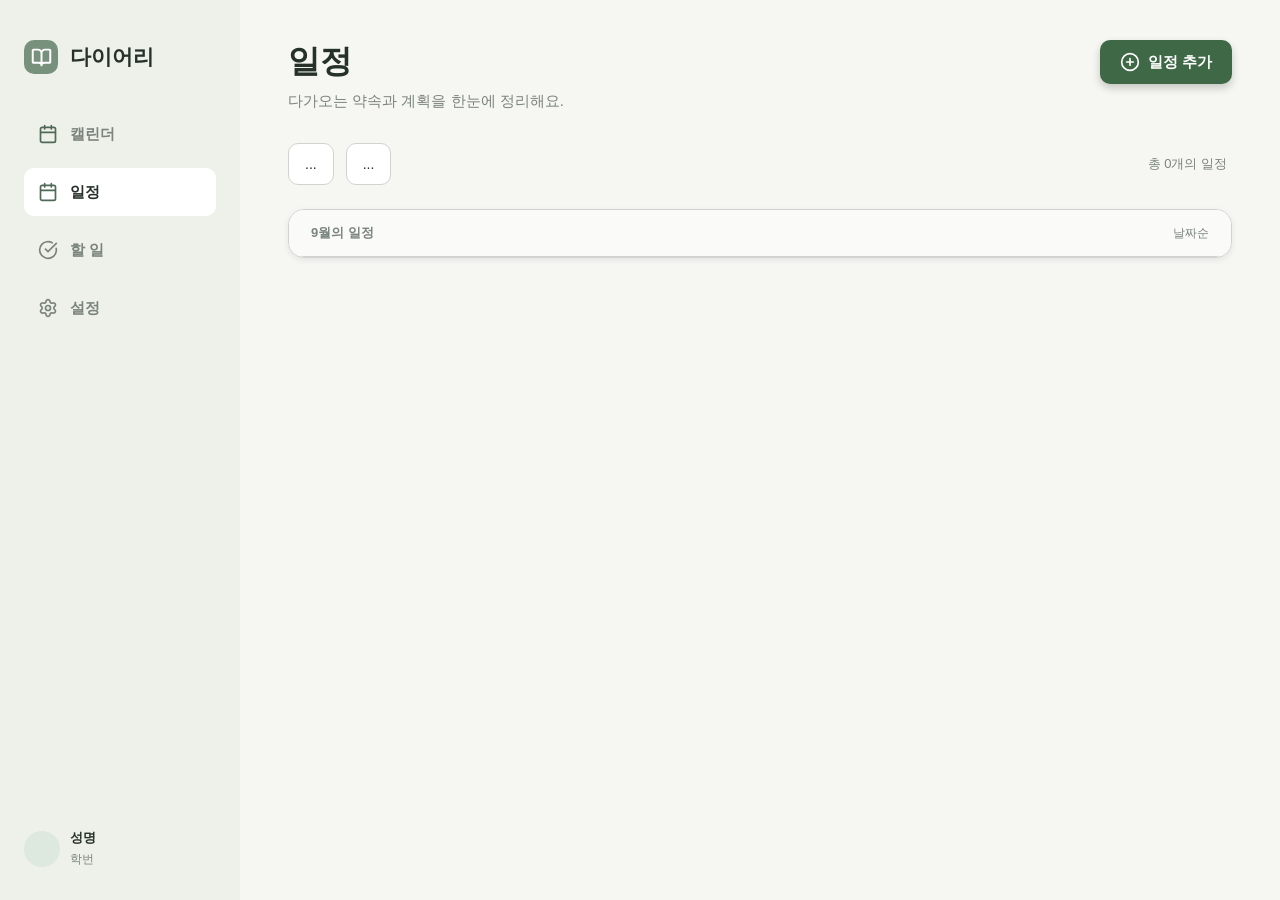
==== schedule.html @ ca3e40b5 "기능 구현 중간 저장 오류로 인하여 기능 작동 안됨" ====
<!DOCTYPE html>
<html lang="ko">
<head>
  <meta charset="UTF-8">
  <meta name="viewport" content="width=device-width, initial-scale=1.0">
  <title>Diary - Schedule</title>
  <link rel="stylesheet" href="./css/common.css">
  <link rel="stylesheet" href="./css/schedule.css">
<body>
  <div class="app-layout"; style="position: absolute;">
      <!-- 왼쪽 사이드바 전체 영역 좌측 고정 -->
      <aside class="sidebar" aria-label="주요 메뉴">
        <!-- 로고 / 서비스 이름 로고 클릭시 index.html로 이동-->
        <a class="sidebar-brand" href="./index.html" aria-label="홈">
          <span class="brand-icon">
            <img src="./assets/images/book-open.svg" alt="" />
          </span>
          <span class="brand-name">다이어리</span>
        </a>

        <!-- 페이지 이동 메뉴 -->
        <nav class="sidebar-nav" aria-label="페이지 이동">
          <!-- 현재 페이지: 캘린더 -->
          <a
            class="sidebar-link"
            href="./index.html"
            aria-current="page"
          >
            <img
              class="sidebar-icon"
              src="./assets/images/calendar.svg"
              alt=""
            />
            <span>캘린더</span>
          </a>

          <!-- 일정 페이지로 이동 -->
          <a class="sidebar-link is-active" 
            href="./schedule.html"
          >
            <img
              class="sidebar-icon"
              src="./assets/images/calendar.svg"
              alt=""
            />
            <span>일정</span>
          </a>

          <!-- 할 일 페이지로 이동 -->
          <a class="sidebar-link" href="./todo.html">
            <img
              class="sidebar-icon"
              src="./assets/images/check-circle.svg"
              alt=""
            />
            <span>할 일</span>
          </a>

          <!-- 설정 페이지로 이동 -->
          <a class="sidebar-link" href="./settings.html">
            <img
              class="sidebar-icon"
              src="./assets/images/settings.svg"
              alt=""
            />
            <span>설정</span>
          </a>
        </nav>

        <!-- 사용자 프로필 영역 -->
        <div class="sidebar-profile">
          <span class="profile-avatar" aria-hidden="true"></span>
          <div>
            <strong>성명</strong>
            <span>학번</span>
          </div>
        </div>
      </aside>

      <!-- 오른쪽 캘린더 페이지 본문 영역 -->
      <main class="page-content" aria-label="캘린더 페이지"></main>
  </div>

  <!-- 사이드바 오른쪽 본문 영역 -->
  <div class="schedulePage">

    <!-- 제목 + 일정 추가 버튼 -->
    <div class="scheduleHeader">
      <div class="scheduleTitle">
        <h1>일정</h1>
        <p>다가오는 약속과 계획을 한눈에 정리해요.</p>
      </div>
      <button class="scheduleAdd" type="button">
        <img class="box-icon" src="./assets/images/circle-plus.svg" alt="" />
        일정 추가
      </button>
    </div>

    <!-- 필터 -->
    <div class="scheduleFilters">
      <div class="filterBox">...</div>
      <div class="filterBox">...</div>
      <span class="scheduleCount">총 0개의 일정</span>
    </div>

    <!-- 일정 카드 -->
    <div class="scheduleList">
      <div class="scheduleListHead">
        <span>9월의 일정</span>
        <span class="scheduleListSort">날짜순</span>
      </div>

      <!-- JS가 일정 행을 여기에 채움 -->
      <div class="scheduleRows"></div>
    </div>

  </div>

  <!-- 순서 중요 -->
  <script src="./js/storage.js"></script>
  <script type="module" src="./js/schedule.js"></script>
</body>
</html>
---- css/common.css ----
* {
  margin: 0;
  padding: 0;
  box-sizing: border-box;
}

:root {
  --bg: #F6F7F2;
  --sidebar: #EEF1E9;
  --card: #FFFFFF;
  --text: #263129;
  --text-muted: #7A847C;
  --primary: #78917D;
  --primary-light: #DDE8DE;
  --border: #D0D3D0;
}

body {
  min-height: 100vh;
  font-family: Arial, sans-serif;
  color: var(--text);
  background: var(--bg);
}

a {
  color: inherit;
  text-decoration: none;
}

/* 전체 배치 */

.app-layout {
  display: flex;
  min-height: 100vh;
}

/* 사이드바 */

.sidebar {
  width: 240px;
  min-height: 100vh;
  padding: 40px 24px 32px;
  background: var(--sidebar);
  display: flex;
  flex-direction: column;
}

.sidebar-brand {
  display: flex;
  align-items: center;
  gap: 12px;
  margin-bottom: 36px;
}

.brand-icon {
  width: 34px;
  height: 34px;
  background: var(--primary);
  border-radius: 10px;
  display: flex;
  align-items: center;
  justify-content: center;
}

.brand-icon img {
  width: 21px;
  height: 21px;
}

.brand-name {
  font-size: 21px;
  font-weight: bold;
}

/* 메뉴 */

.sidebar-nav {
  display: flex;
  flex-direction: column;
  gap: 10px;
}

.sidebar-link {
  display: flex;
  align-items: center;
  gap: 12px;
  padding: 14px;
  border-radius: 10px;
  color: var(--text-muted);
  font-size: 15px;
  font-weight: bold;
}

.sidebar-link:hover {
  background: white;
}

.sidebar-link.is-active,
.sidebar-link.active {
  background: white;
  color: var(--text);
}

.sidebar-icon {
  width: 20px;
  height: 20px;
}

/* 프로필 */

.sidebar-profile {
  display: flex;
  align-items: center;
  gap: 10px;
  margin-top: auto;
}

.profile-avatar {
  width: 36px;
  height: 36px;
  border-radius: 50%;
  background: var(--primary-light);
}

.sidebar-profile strong,
.sidebar-profile span {
  display: block;
}

.sidebar-profile strong {
  font-size: 13px;
  margin-bottom: 4px;
}

.sidebar-profile span {
  color: var(--text-muted);
  font-size: 12px;
}

[data-theme="dark"] {
  --bg: #020617;
  --sidebar: #0F172A;
  --card: #1E293B;
  --text: #F8FAFC;
  --text-muted: #94A3B8;
  --primary: #10B981;
  --primary-light: #064E3B;
  --border: #334155;
}

[data-theme="dark"] .sidebar-link:hover {
  background: #1E293B;
  color: #10B981;
}

/* 다크 모드에서만 적용 */
[data-theme="dark"] .sidebar-link.is-active {
  background: var(--primary-light);
  color: var(--primary);
}

[data-theme="dark"] .outline-button {
  background: var(--card);
  color: var(--text);
  border: 1px solid var(--border);
}

[data-theme="dark"] .soft-button {
  background: var(--primary);
}

[data-theme="dark"] .icon-button {
  color: var(--text);
}

[data-theme="dark"] .icon-button.delete {
  color: #FB7185;
}

[data-theme="dark"] .sidebar-icon {
  filter: brightness(0) invert(1);
  opacity: 0.75;
}

[data-theme="dark"] .theme-preview.dark {
  background: #0F172A;
}
---- css/schedule.css ----
/* 배경색 (common.css의 body보다 나중에 로드되므로 덮어씀) */
body {
  background: var(--bg);
}

/* 사이드바(absolute, 폭 240px) 오른쪽에 놓이는 본문 */
.schedulePage {
  margin-left: 240px;   /* 사이드바 폭만큼 밀기 */
  padding: 40px 48px;
  min-height: 100vh;
}

/* 제목 + 버튼 */
.scheduleHeader {
  display: flex;
  justify-content: space-between;
  align-items: flex-start;
  margin-bottom: 32px;
}

.scheduleTitle h1 {
  font-size: 32px;
  font-weight: 700;
  margin-bottom: 8px;
}

.scheduleTitle p {
  font-size: 15px;
  color: var(--text-muted);
}

.scheduleAdd {
  display: flex;
  align-items: center;
  gap: 8px;
  height: 44px;
  padding: 0 20px;
  border: none;
  border-radius: 10px;
  background-color: #3f6847;
  color: #ffffff;
  font-size: 15px;
  font-weight: 700;
  cursor: pointer;
  box-shadow: 0 4px 8px rgba(0, 0, 0, 0.2);
}

/* 아이콘 (HTML의 class="box-icon"과 이름 일치) */
.box-icon {
  width: 20px;
  height: 20px;
  flex: 0 0 auto;
}

/* 필터 줄 */
.scheduleFilters {
  display: flex;
  align-items: center;
  gap: 12px;
  margin-bottom: 24px;
}

.filterBox {
  display: flex;
  align-items: center;
  gap: 8px;
  height: 42px;
  padding: 0 16px;
  border: 1px solid var(--border);
  border-radius: 10px;
  background-color: #ffffff;
  font-size: 14px;
  cursor: pointer;
}

.filterArrow {
  width: 8px;
  height: 8px;
  margin-left: 4px;
  border-right: 2px solid var(--text-muted);
  border-bottom: 2px solid var(--text-muted);
  transform: rotate(45deg);     /* ⌄ 모양 */
  transition: transform 0.2s;
}

/* 목록이 열렸을 때 상하반전 (⌃) */
.filterBox.open .filterArrow {
  transform: rotate(-135deg);
}

.filterLabel {
  color: var(--text-muted);
}

.filterValue {
  font-weight: 700;
}

/*일정 갯수 스타일*/
.scheduleCount {
  margin-right: 5px;
  margin-left: auto;          /* 오른쪽 끝으로 밀기 */
  font-size: 13px;
  color: var(--text-muted);
}

/* 일정 카드 */
.scheduleList {
  width: 100%;
  border: 1px solid var(--border);
  border-radius: 16px;
  background-color: #ffffff;
  box-shadow: 0 2px 6px rgba(0, 0, 0, 0.08);
  overflow: hidden;
}

.scheduleListHead {
  display: flex;
  justify-content: space-between;  /* 왼쪽 / 오른쪽 양끝 배치 */
  align-items: center;
  padding: 14px 22px;
  font-size: 13px;
  font-weight: 700;
  color: var(--text-muted);
  background-color: #fafbf8;
  border-bottom: 1px solid var(--border);
}

.scheduleListSort {
  font-size: 12px;
  font-weight: 400;
}

/* 일정 한 줄 */
.scheduleListBox {
  display: flex;
  align-items: center;
  gap: 24px;
  padding: 20px 24px;
  border-bottom: 1px solid var(--border);
}

.scheduleListBox:last-child {
  border-bottom: none;
}

.dateBox,
.timeBox {
  display: flex;
  flex-direction: column;
  align-items: center;
  gap: 4px;
  flex: 0 0 auto;
}

.dateBox {
  width: 90px;
}

.dateBox strong {
  font-size: 24px;
}

.timeBox strong {
  font-size: 16px;
}

.dateBox span,
.timeBox span {
  font-size: 12px;
  color: var(--text-muted);
}

.line {
  flex: 0 0 auto;
  width: 1px;
  height: 50px;
  background-color: var(--border);
}

/* 카테고리 점 */
.category-dot {
  flex: 0 0 auto;
  width: 8px;
  height: 8px;
  border-radius: 50%;
}

.category-dot.green {
  background-color: #6f9a78;
}

/* 제목 + 설명: 남는 공간을 전부 차지 */
.scheduleInfo {
  flex: 1;
  min-width: 0;
}

.scheduleInfo h2 {
  margin-bottom: 6px;
  font-size: 18px;
  font-weight: 700;
}

.scheduleInfo p {
  font-size: 14px;
  color: var(--text-muted);
}

.icon-button {
  margin-left: 8px;
  border: none;
  background: none;
  cursor: pointer;
  font-size: 18px;
}

.icon-button.delete {
  color: #b46a67;
}

/* 카테고리 점 색 */
.category-dot.업무 { background-color: #6f9a78; }
.category-dot.약속 { background-color: #b5654f; }
.category-dot.건강 { background-color: #7a6a9a; }

/* 일정이 없을 때 */
.scheduleEmpty {
  padding: 40px;
  text-align: center;
  color: var(--text-muted);
  font-size: 14px;
}
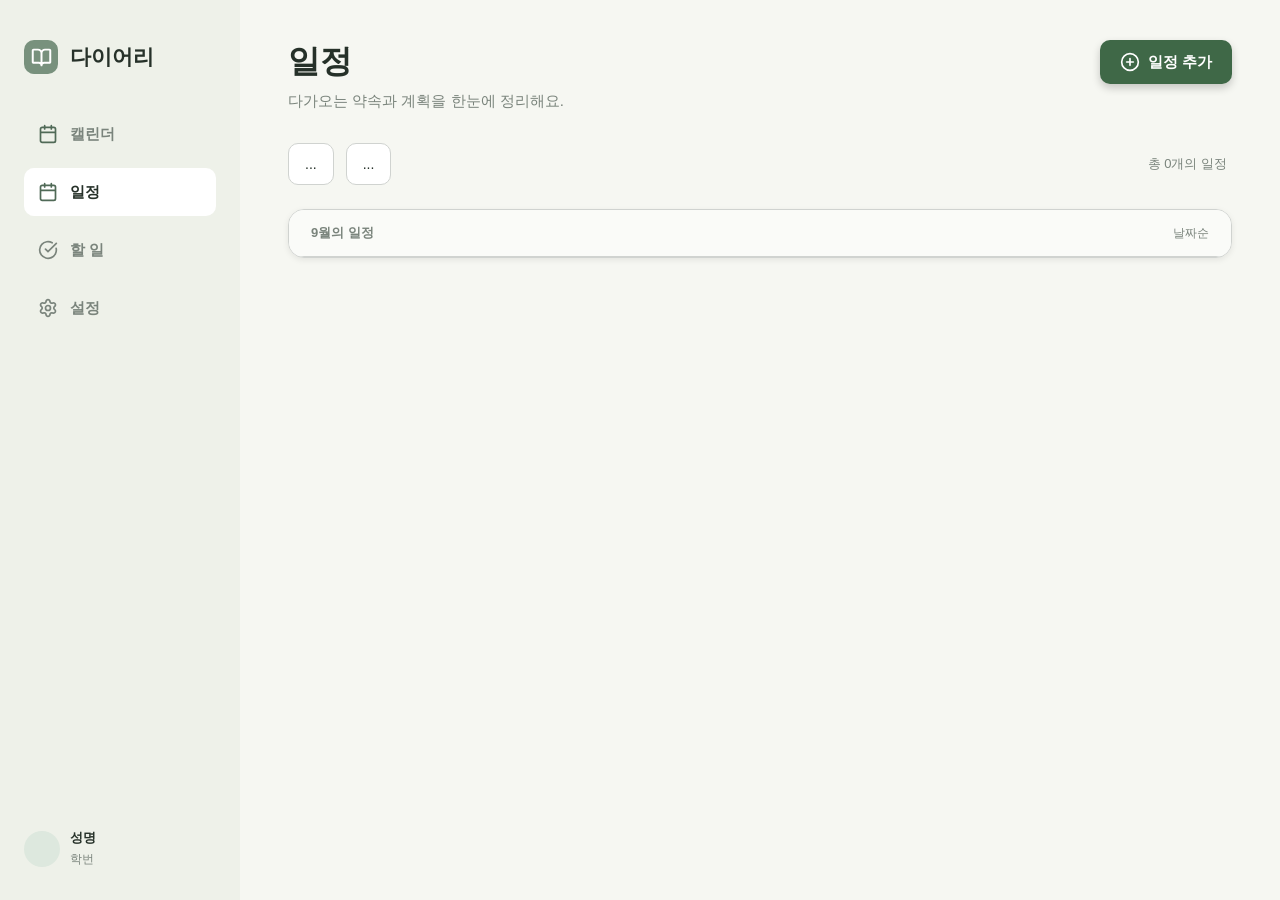
==== commit 251dbc8a: "." ====
--- a/schedule.html
+++ b/schedule.html
@@ -118,6 +118,6 @@
 
   <!-- 순서 중요 -->
   <script src="./js/storage.js"></script>
-  <script type="module" src="./js/schedule.js"></script>
+  <script src="./js/schedule.js"></script>
 </body>
 </html>
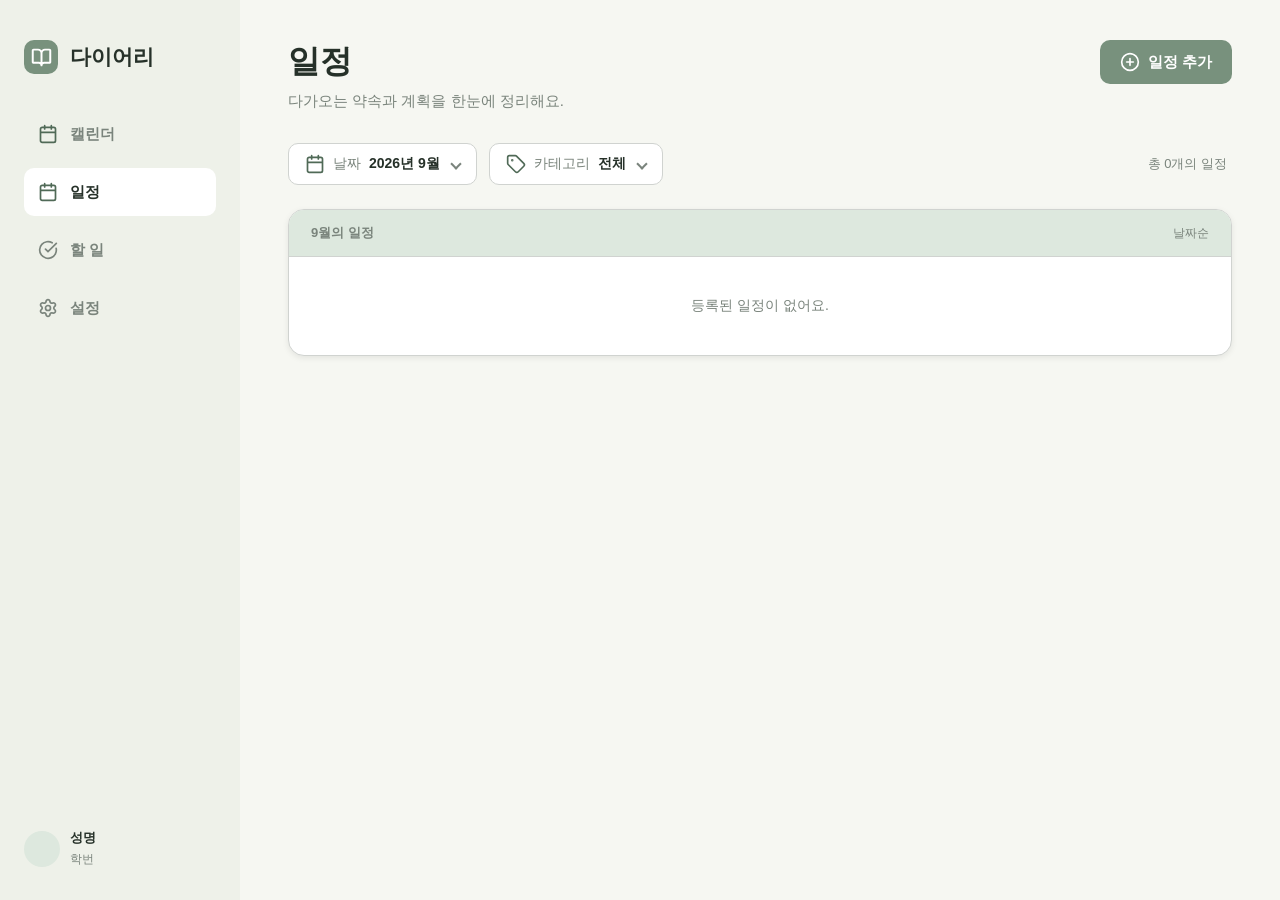
==== commit 94b9beb4: "일정 추가 기능 구현 구현 완료" ====
--- a/schedule.html
+++ b/schedule.html
@@ -98,8 +98,18 @@
 
     <!-- 필터 -->
     <div class="scheduleFilters">
-      <div class="filterBox">...</div>
-      <div class="filterBox">...</div>
+      <div class="filterBox">
+        <img class="box-icon" src="./assets/images/calendar.svg" alt="" />
+        <span class="filterLabel">날짜</span>
+        <span class="filterValue">2026년 9월</span>
+        <span class="filterArrow"></span>
+      </div>
+      <div class="filterBox">
+        <img class="box-icon" src="./assets/images/tag.svg" alt="" />
+        <span class="filterLabel">카테고리</span>
+        <span class="filterValue">전체</span>
+        <span class="filterArrow"></span>
+      </div>
       <span class="scheduleCount">총 0개의 일정</span>
     </div>
 
--- a/css/schedule.css
+++ b/css/schedule.css
@@ -37,12 +37,11 @@
   padding: 0 20px;
   border: none;
   border-radius: 10px;
-  background-color: #3f6847;
-  color: #ffffff;
+  background-color: var(--primary);
+  color: var(--card);
   font-size: 15px;
   font-weight: 700;
   cursor: pointer;
-  box-shadow: 0 4px 8px rgba(0, 0, 0, 0.2);
 }
 
 /* 아이콘 (HTML의 class="box-icon"과 이름 일치) */
@@ -68,7 +67,7 @@
   padding: 0 16px;
   border: 1px solid var(--border);
   border-radius: 10px;
-  background-color: #ffffff;
+  background-color: var(--card);
   font-size: 14px;
   cursor: pointer;
 }
@@ -109,7 +108,7 @@
   width: 100%;
   border: 1px solid var(--border);
   border-radius: 16px;
-  background-color: #ffffff;
+  background-color: var(--card);
   box-shadow: 0 2px 6px rgba(0, 0, 0, 0.08);
   overflow: hidden;
 }
@@ -122,7 +121,7 @@
   font-size: 13px;
   font-weight: 700;
   color: var(--text-muted);
-  background-color: #fafbf8;
+  background-color: var(--primary-light);
   border-bottom: 1px solid var(--border);
 }
 
@@ -230,4 +229,29 @@
   text-align: center;
   color: var(--text-muted);
   font-size: 14px;
+}
+
+/* :root[data-theme="dark"] { ... 변수들 } ← 이 블록 전체 삭제 */
+
+/* 아래 보정 규칙만 남김 */
+[data-theme="dark"] .sidebar-link:hover,
+[data-theme="dark"] .sidebar-link:focus-visible {
+  background: rgba(255, 255, 255, 0.08);
+}
+
+[data-theme="dark"] .scheduleListHead {
+  background-color: #162032;
+}
+
+[data-theme="dark"] .scheduleList {
+  box-shadow: 0 2px 6px rgba(0, 0, 0, 0.5);
+}
+
+[data-theme="dark"] .icon-button:hover {
+  opacity: 0.7;
+}
+
+[data-theme="dark"] .sidebar-icon,
+[data-theme="dark"] .filterBox .box-icon {
+  filter: invert(1) brightness(0.9);
 }
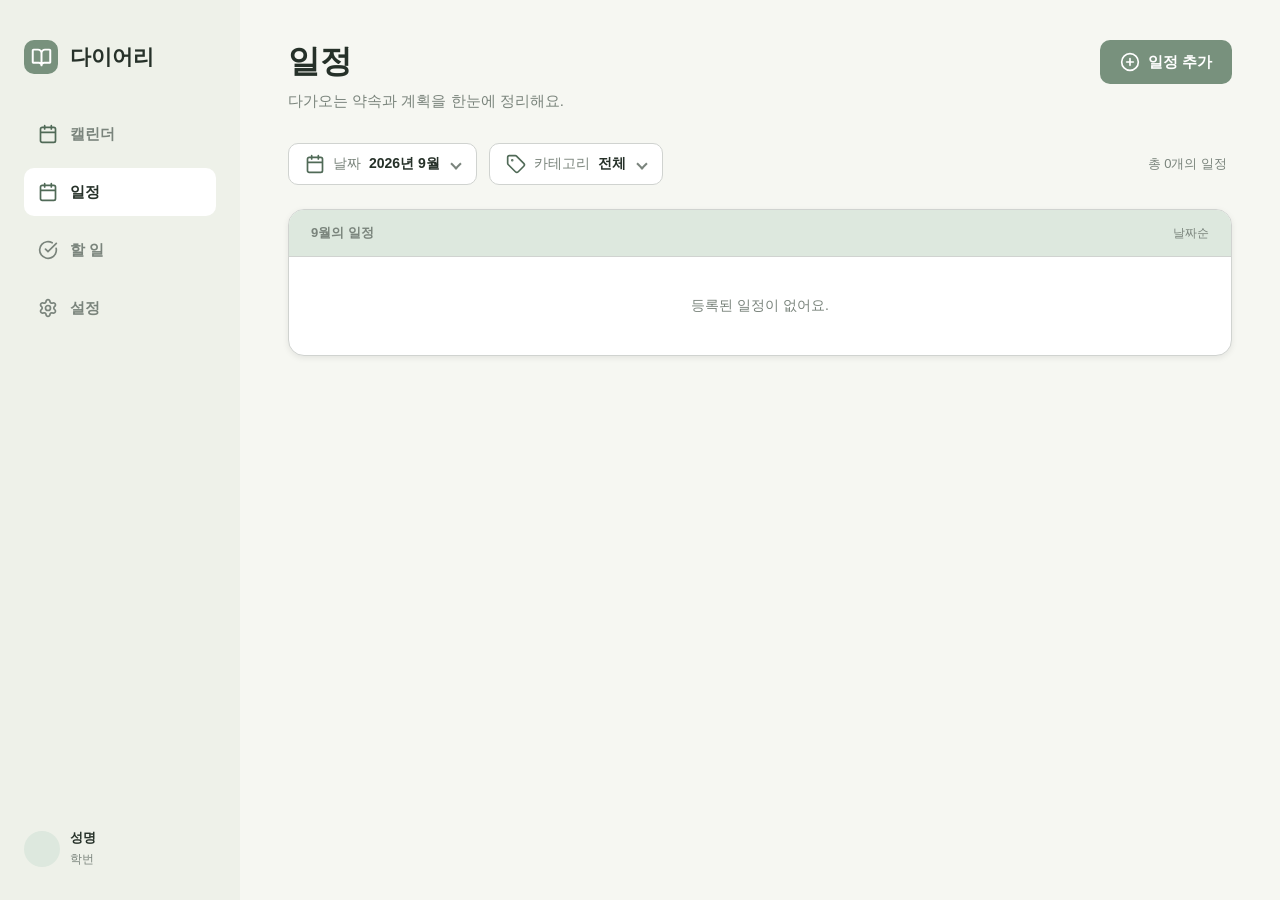
==== commit 8387e5a1: "테마 적용" ====
--- a/schedule.html
+++ b/schedule.html
@@ -6,6 +6,8 @@
   <title>Diary - Schedule</title>
   <link rel="stylesheet" href="./css/common.css">
   <link rel="stylesheet" href="./css/schedule.css">
+  <script src="./js/theme.js"></script>
+</head>
 <body>
   <div class="app-layout"; style="position: absolute;">
       <!-- 왼쪽 사이드바 전체 영역 좌측 고정 -->
--- a/css/schedule.css
+++ b/css/schedule.css
@@ -38,7 +38,7 @@
   border: none;
   border-radius: 10px;
   background-color: var(--primary);
-  color: var(--card);
+  color: #ffffff;
   font-size: 15px;
   font-weight: 700;
   cursor: pointer;
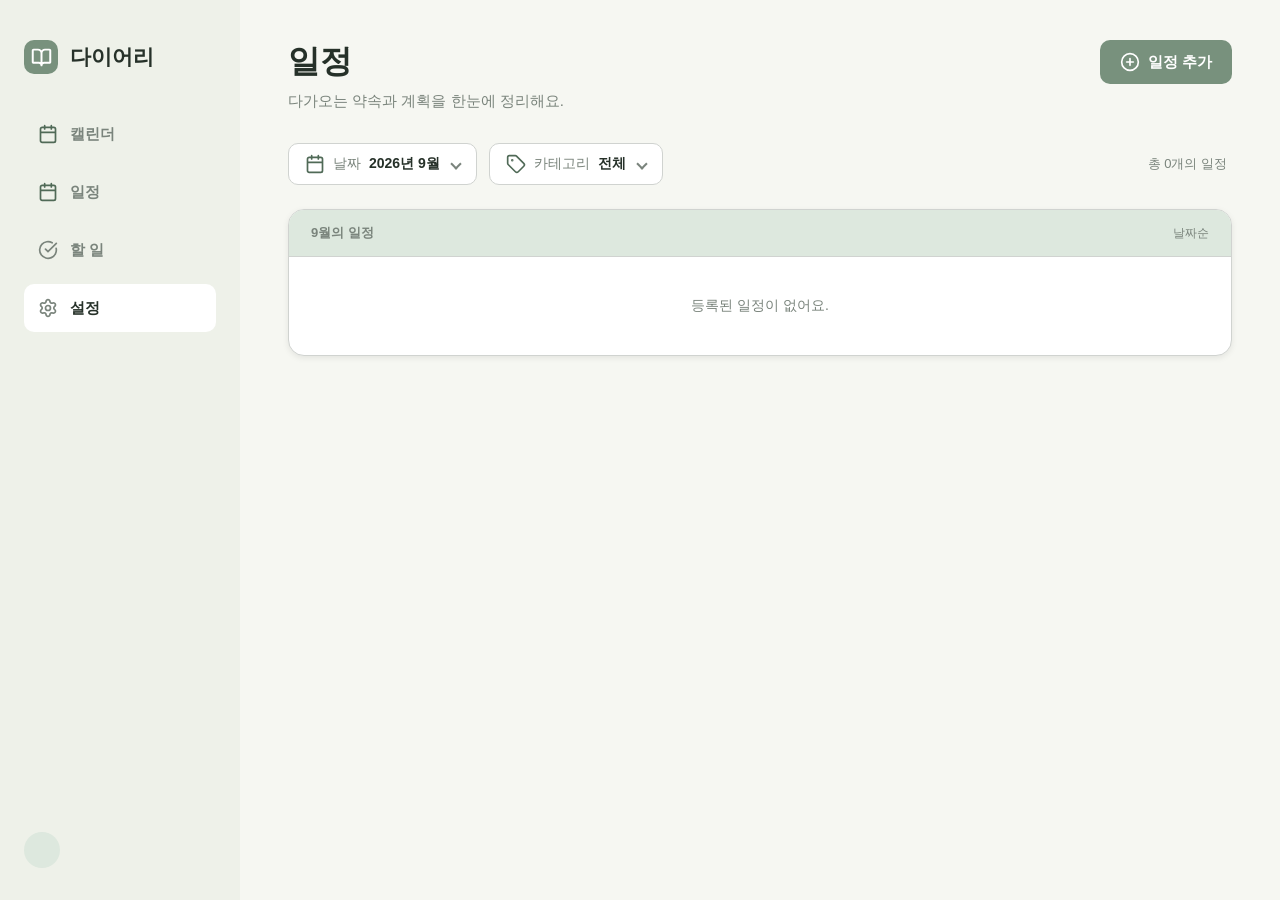
==== commit d3121e6b: "오류" ====
--- a/schedule.html
+++ b/schedule.html
@@ -11,73 +11,39 @@
 <body>
   <div class="app-layout"; style="position: absolute;">
       <!-- 왼쪽 사이드바 전체 영역 좌측 고정 -->
-      <aside class="sidebar" aria-label="주요 메뉴">
-        <!-- 로고 / 서비스 이름 로고 클릭시 index.html로 이동-->
-        <a class="sidebar-brand" href="./index.html" aria-label="홈">
-          <span class="brand-icon">
-            <img src="./assets/images/book-open.svg" alt="" />
-          </span>
-          <span class="brand-name">다이어리</span>
+      <aside class="sidebar">
+      <a class="sidebar-brand" href="./index.html">
+        <span class="brand-icon">
+          <img src="./assets/images/book-open.svg" alt="">
+        </span>
+        <span class="brand-name">다이어리</span>
+      </a>
+      <nav class="sidebar-nav">
+        <a class="sidebar-link" href="./index.html">
+          <img class="sidebar-icon" src="./assets/images/calendar.svg" alt="">
+          <span>캘린더</span>
         </a>
-
-        <!-- 페이지 이동 메뉴 -->
-        <nav class="sidebar-nav" aria-label="페이지 이동">
-          <!-- 현재 페이지: 캘린더 -->
-          <a
-            class="sidebar-link"
-            href="./index.html"
-            aria-current="page"
-          >
-            <img
-              class="sidebar-icon"
-              src="./assets/images/calendar.svg"
-              alt=""
-            />
-            <span>캘린더</span>
-          </a>
-
-          <!-- 일정 페이지로 이동 -->
-          <a class="sidebar-link is-active" 
-            href="./schedule.html"
-          >
-            <img
-              class="sidebar-icon"
-              src="./assets/images/calendar.svg"
-              alt=""
-            />
-            <span>일정</span>
-          </a>
-
-          <!-- 할 일 페이지로 이동 -->
-          <a class="sidebar-link" href="./todo.html">
-            <img
-              class="sidebar-icon"
-              src="./assets/images/check-circle.svg"
-              alt=""
-            />
-            <span>할 일</span>
-          </a>
-
-          <!-- 설정 페이지로 이동 -->
-          <a class="sidebar-link" href="./settings.html">
-            <img
-              class="sidebar-icon"
-              src="./assets/images/settings.svg"
-              alt=""
-            />
-            <span>설정</span>
-          </a>
-        </nav>
-
-        <!-- 사용자 프로필 영역 -->
-        <div class="sidebar-profile">
-          <span class="profile-avatar" aria-hidden="true"></span>
-          <div>
-            <strong>성명</strong>
-            <span>학번</span>
-          </div>
+        <a class="sidebar-link" href="./schedule.html">
+          <img class="sidebar-icon" src="./assets/images/calendar.svg" alt="">
+          <span>일정</span>
+        </a>
+        <a class="sidebar-link" href="./todo.html">
+          <img class="sidebar-icon" src="./assets/images/check-circle.svg" alt="">
+          <span>할 일</span>
+        </a>
+        <a class="sidebar-link is-active" href="./settings.html">
+          <img class="sidebar-icon" src="./assets/images/settings.svg" alt="">
+          <span>설정</span>
+        </a>
+      </nav>
+      <div class="sidebar-profile">
+        <span class="profile-avatar"></span>
+        <div>
+          <strong id="my-name"></strong>
+          <span id="my-stuid"></span>
         </div>
-      </aside>
+      </div>
+    </aside>
 
       <!-- 오른쪽 캘린더 페이지 본문 영역 -->
       <main class="page-content" aria-label="캘린더 페이지"></main>
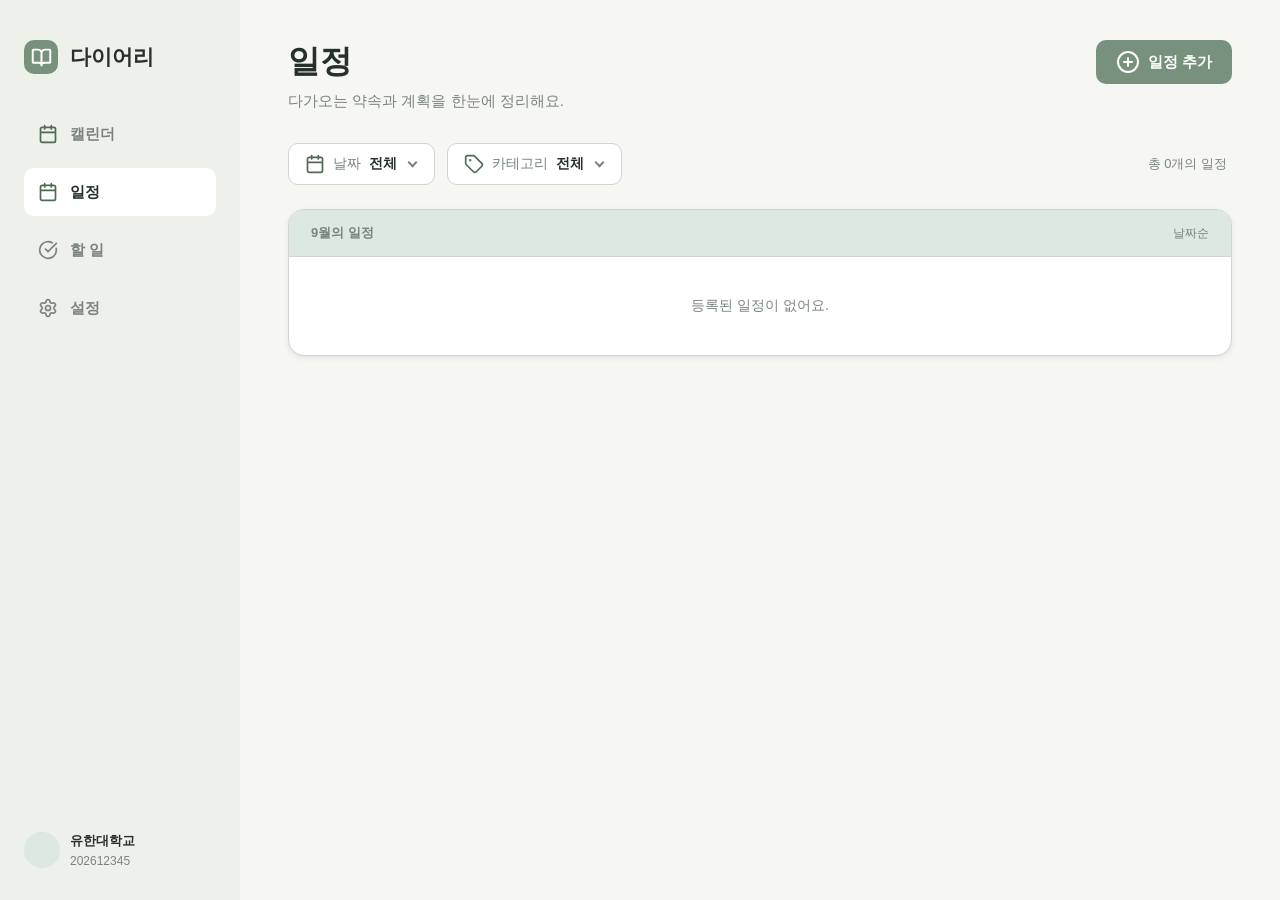
==== commit d05c7517: "기능 전체 완성" ====
--- a/schedule.html
+++ b/schedule.html
@@ -23,7 +23,7 @@
           <img class="sidebar-icon" src="./assets/images/calendar.svg" alt="">
           <span>캘린더</span>
         </a>
-        <a class="sidebar-link" href="./schedule.html">
+        <a class="sidebar-link is-active" href="./schedule.html">
           <img class="sidebar-icon" src="./assets/images/calendar.svg" alt="">
           <span>일정</span>
         </a>
@@ -31,7 +31,7 @@
           <img class="sidebar-icon" src="./assets/images/check-circle.svg" alt="">
           <span>할 일</span>
         </a>
-        <a class="sidebar-link is-active" href="./settings.html">
+        <a class="sidebar-link" href="./settings.html">
           <img class="sidebar-icon" src="./assets/images/settings.svg" alt="">
           <span>설정</span>
         </a>
@@ -46,7 +46,7 @@
     </aside>
 
       <!-- 오른쪽 캘린더 페이지 본문 영역 -->
-      <main class="page-content" aria-label="캘린더 페이지"></main>
+    <main class="page-content" aria-label="캘린더 페이지"></main>
   </div>
 
   <!-- 사이드바 오른쪽 본문 영역 -->
@@ -66,18 +66,22 @@
 
     <!-- 필터 -->
     <div class="scheduleFilters">
-      <div class="filterBox">
-        <img class="box-icon" src="./assets/images/calendar.svg" alt="" />
+      <div class="filterBox" id="dateFilter">
+        <img class="sidebar-icon" src="./assets/images/calendar.svg" alt="" />
         <span class="filterLabel">날짜</span>
-        <span class="filterValue">2026년 9월</span>
+        <span class="filterValue">전체</span>
         <span class="filterArrow"></span>
+        <ul class="filterList"></ul>
       </div>
-      <div class="filterBox">
-        <img class="box-icon" src="./assets/images/tag.svg" alt="" />
+
+      <div class="filterBox" id="categoryFilter">
+        <img class="sidebar-icon" src="./assets/images/tag.svg" alt="" />
         <span class="filterLabel">카테고리</span>
         <span class="filterValue">전체</span>
         <span class="filterArrow"></span>
+        <ul class="filterList"></ul>
       </div>
+
       <span class="scheduleCount">총 0개의 일정</span>
     </div>
 
@@ -97,5 +101,6 @@
   <!-- 순서 중요 -->
   <script src="./js/storage.js"></script>
   <script src="./js/schedule.js"></script>
+  <script src="./js/main.js"></script>
 </body>
 </html>
--- a/css/schedule.css
+++ b/css/schedule.css
@@ -44,13 +44,6 @@
   cursor: pointer;
 }
 
-/* 아이콘 (HTML의 class="box-icon"과 이름 일치) */
-.box-icon {
-  width: 20px;
-  height: 20px;
-  flex: 0 0 auto;
-}
-
 /* 필터 줄 */
 .scheduleFilters {
   display: flex;
@@ -70,12 +63,14 @@
   background-color: var(--card);
   font-size: 14px;
   cursor: pointer;
+  position: relative;      /* 드롭다운 목록의 기준 */
+  user-select: none;
 }
 
 .filterArrow {
-  width: 8px;
-  height: 8px;
-  margin-left: 4px;
+  width: 7px;
+  height: 7px;
+  margin: 0 2px 3px 4px;
   border-right: 2px solid var(--text-muted);
   border-bottom: 2px solid var(--text-muted);
   transform: rotate(45deg);     /* ⌄ 모양 */
@@ -85,6 +80,45 @@
 /* 목록이 열렸을 때 상하반전 (⌃) */
 .filterBox.open .filterArrow {
   transform: rotate(-135deg);
+  margin-bottom: -3px;
+}
+
+.filterList {
+  display: none;
+  position: absolute;
+  top: 100%;
+  left: 0;
+  min-width: 100%;
+  max-height: 260px;
+  overflow-y: auto;
+  margin-top: 6px;
+  padding: 6px;
+  list-style: none;
+  background: var(--card);
+  border: 1px solid var(--border);
+  border-radius: 10px;
+  box-shadow: 0 4px 12px rgba(0, 0, 0, 0.15);
+  z-index: 10;
+}
+
+.filterBox.open .filterList {
+  display: block;
+}
+
+.filterList li {
+  padding: 9px 12px;
+  border-radius: 8px;
+  white-space: nowrap;
+  font-size: 14px;
+  color: var(--text);
+}
+
+.filterList li:hover {
+  background: var(--primary-light);
+}
+
+.filterList li.selected {
+  font-weight: 700;
 }
 
 .filterLabel {
@@ -218,11 +252,6 @@
   color: #b46a67;
 }
 
-/* 카테고리 점 색 */
-.category-dot.업무 { background-color: #6f9a78; }
-.category-dot.약속 { background-color: #b5654f; }
-.category-dot.건강 { background-color: #7a6a9a; }
-
 /* 일정이 없을 때 */
 .scheduleEmpty {
   padding: 40px;
@@ -249,9 +278,4 @@
 
 [data-theme="dark"] .icon-button:hover {
   opacity: 0.7;
-}
-
-[data-theme="dark"] .sidebar-icon,
-[data-theme="dark"] .filterBox .box-icon {
-  filter: invert(1) brightness(0.9);
 }
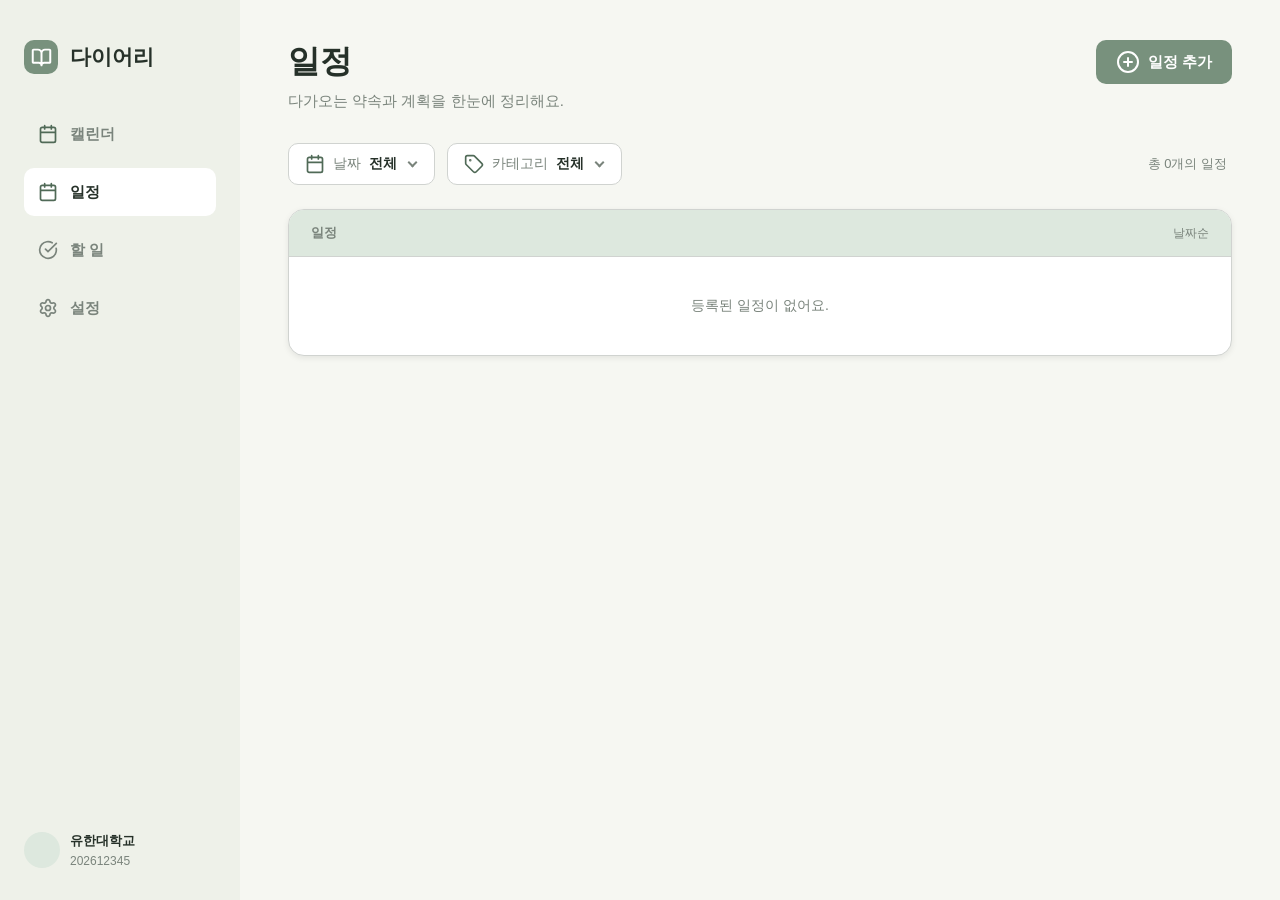
==== commit 96b54be9: "수정" ====
--- a/schedule.html
+++ b/schedule.html
@@ -88,7 +88,7 @@
     <!-- 일정 카드 -->
     <div class="scheduleList">
       <div class="scheduleListHead">
-        <span>9월의 일정</span>
+        <span>일정</span>
         <span class="scheduleListSort">날짜순</span>
       </div>
 
